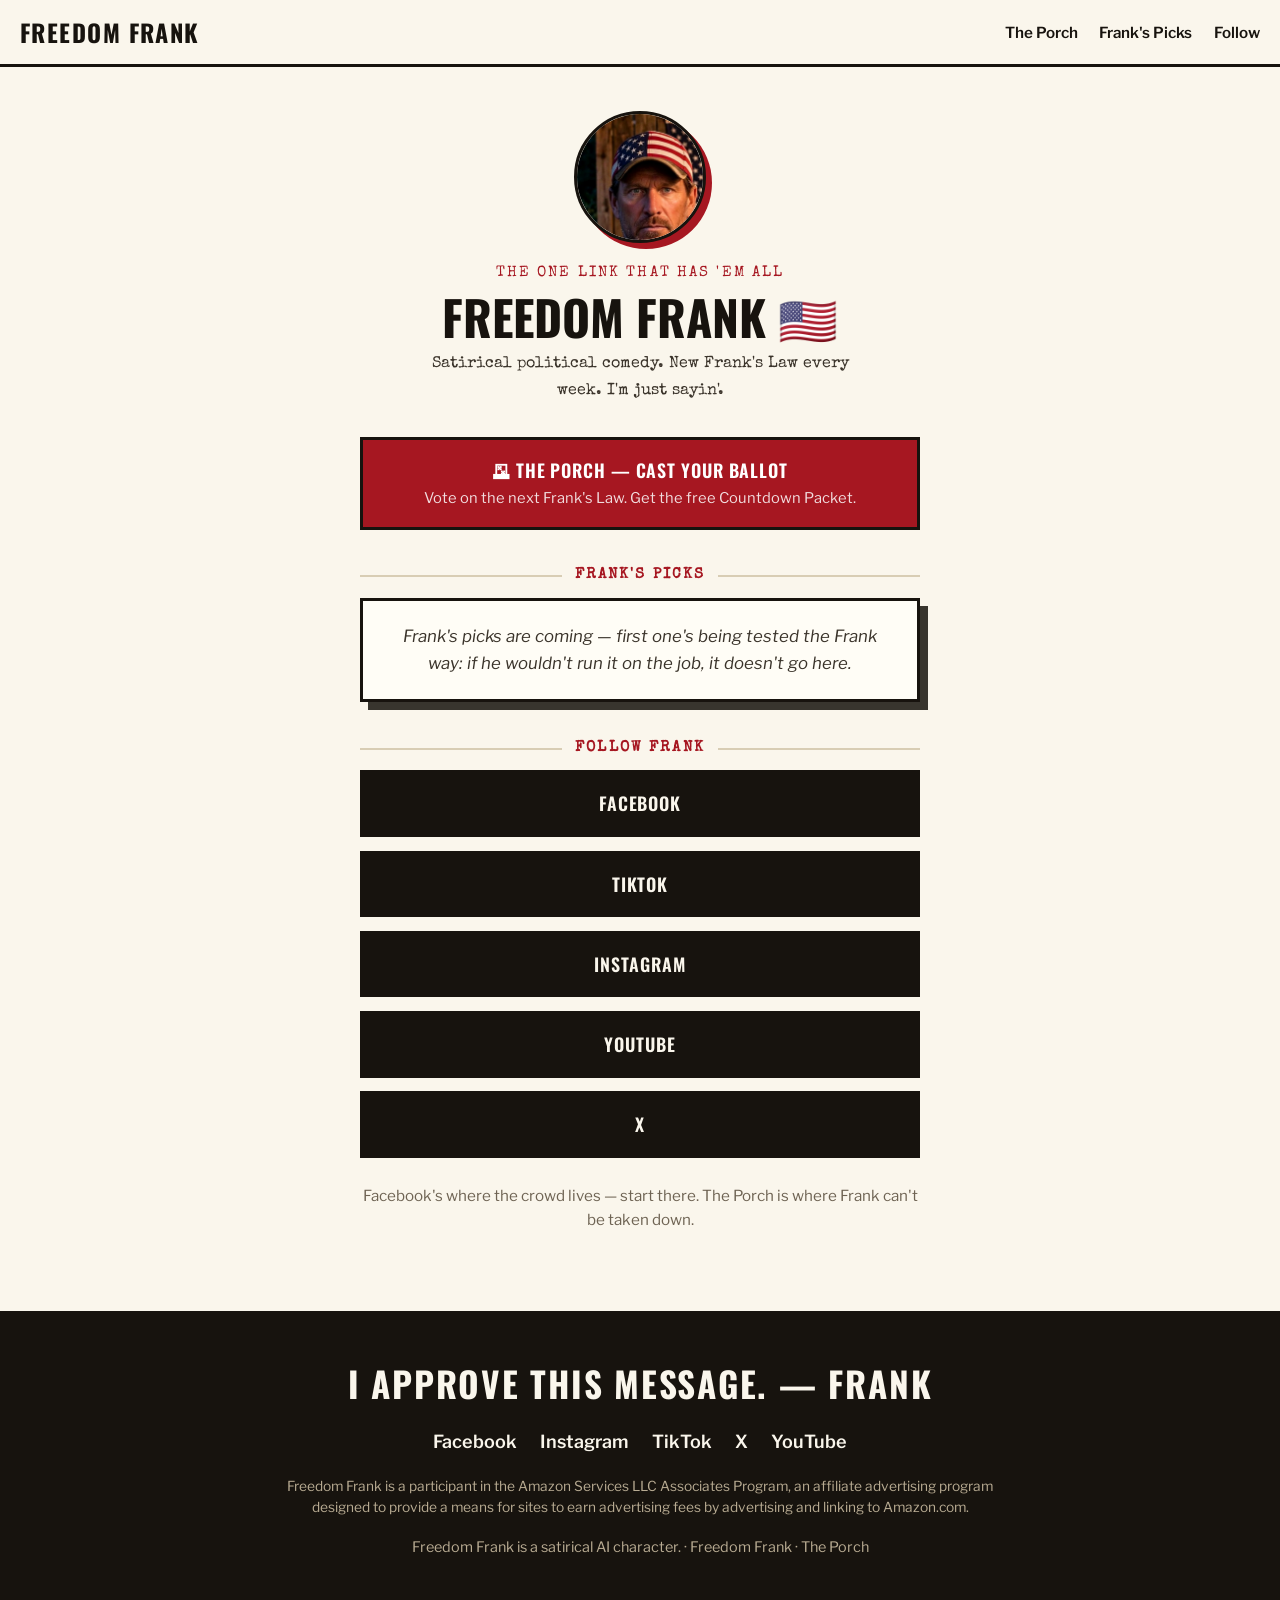
==== links/index.html @ 7d2adad4 "Add /links link-tree page (Porch ballot, Frank's Picks coming-soon, socials)" ====
<!DOCTYPE html>
<html lang="en">
<head>
<meta charset="UTF-8">
<meta name="viewport" content="width=device-width, initial-scale=1.0">
<title>Freedom Frank — All the Links | The Porch</title>
<meta name="description" content="Everywhere Freedom Frank is: The Porch ballot, Frank's Picks, Facebook, TikTok, Instagram, YouTube, and X. Satirical political comedy — new Frank's Law every week.">
<link rel="canonical" href="https://freedomfrankusa.com/links">
<meta name="theme-color" content="#A61721">
<meta property="og:type" content="website">
<meta property="og:site_name" content="Freedom Frank — The Porch">
<meta property="og:title" content="Freedom Frank — All the Links">
<meta property="og:description" content="Cast your ballot at The Porch, see Frank's Picks, and follow Frank everywhere. I'm just sayin'.">
<meta property="og:url" content="https://freedomfrankusa.com/links">
<meta property="og:image" content="https://freedomfrankusa.com/assets/og-cover.jpg">
<meta property="og:image:width" content="1200">
<meta property="og:image:height" content="630">
<meta property="og:image:alt" content="Freedom Frank on his porch at night, holding up the countdown calendar board to December 3rd.">
<meta name="twitter:card" content="summary_large_image">
<meta name="twitter:title" content="Freedom Frank — All the Links">
<meta name="twitter:description" content="Cast your ballot at The Porch, see Frank's Picks, and follow Frank everywhere. I'm just sayin'.">
<meta name="twitter:image" content="https://freedomfrankusa.com/assets/og-cover.jpg">
<meta name="twitter:image:alt" content="Freedom Frank on his porch at night, holding up the countdown calendar board to December 3rd.">
<link rel="icon" href="/favicon.ico" sizes="any">
<link rel="icon" type="image/png" sizes="32x32" href="/favicon-32.png">
<link rel="icon" type="image/png" sizes="16x16" href="/favicon-16.png">
<link rel="icon" type="image/png" sizes="192x192" href="/icon-192.png">
<link rel="apple-touch-icon" sizes="180x180" href="/apple-touch-icon.png">
<link rel="preconnect" href="https://fonts.googleapis.com">
<link rel="preconnect" href="https://fonts.gstatic.com" crossorigin>
<link href="https://fonts.googleapis.com/css2?family=Oswald:wght@500;600;700&family=Libre+Franklin:ital,wght@0,400;0,600;0,700;1,400&family=Special+Elite&display=swap" rel="stylesheet">
<link rel="stylesheet" href="/styles.css">
<style>
  /* /links — link-tree page. Uses the Porch design tokens from styles.css. */
  .links-main{padding:2.75rem 1rem 4rem}
  .links-wrap{max-width:560px;margin:0 auto;text-align:center}
  .links-avatar{
    width:132px;height:132px;border-radius:50%;object-fit:cover;margin:0 auto 1.1rem;
    border:3px solid var(--ink);box-shadow:6px 6px 0 var(--red);background:var(--paper);
  }
  .links-wrap h1{
    font-size:clamp(2.1rem,8vw,3rem);line-height:1.02;font-weight:700;
    text-transform:uppercase;margin:.2rem 0 .6rem;
  }
  .links-tag{font-family:"Special Elite",monospace;color:var(--ink-soft);font-size:1.02rem;margin:0 auto 2.1rem;max-width:440px}
  .links-stack{display:flex;flex-direction:column;gap:.85rem}
  .links-btn{
    display:block;width:100%;text-align:center;text-decoration:none;cursor:pointer;
    font-family:"Oswald",sans-serif;text-transform:uppercase;letter-spacing:.05em;font-weight:600;
    font-size:1.12rem;padding:1rem 1.2rem;border:3px solid var(--ink);min-height:60px;
  }
  .links-btn-red{background:var(--red);color:#fff}
  .links-btn-red:hover{background:var(--red-dark)}
  .links-btn-dark{background:var(--ink);color:var(--cream)}
  .links-btn-dark:hover{background:var(--red);border-color:var(--red)}
  .links-btn .sub{
    display:block;font-family:"Libre Franklin",sans-serif;text-transform:none;letter-spacing:0;
    font-weight:400;font-size:.92rem;margin-top:.15rem;opacity:.85;
  }
  .links-section-head{
    font-family:"Special Elite",monospace;text-transform:uppercase;letter-spacing:.14em;
    color:var(--red);font-size:.95rem;margin:2.4rem 0 .85rem;
    display:flex;align-items:center;gap:.8rem;
  }
  .links-section-head::before,.links-section-head::after{
    content:"";flex:1;border-top:2px solid var(--line);
  }
  .picks-card{
    background:var(--paper);border:3px solid var(--ink);box-shadow:8px 8px 0 rgba(23,19,14,.85);
    padding:1.4rem 1.3rem;text-align:center;
  }
  .picks-card p{margin:0;font-style:italic;color:var(--ink-soft);font-size:1.05rem}
  .links-note{color:var(--dim);font-size:.95rem;margin-top:1.6rem}
  .footer-disclosure{max-width:720px;margin:1.2rem auto 0;color:#B9AC93;font-size:.86rem;line-height:1.55}
</style>
</head>
<body>

<header class="site-header">
  <a class="brand" href="https://freedomfrankusa.com/">FREEDOM&nbsp;FRANK</a>
  <nav class="site-nav" aria-label="Links page sections">
    <a href="https://freedomfrankusa.com/">The Porch</a>
    <a href="#picks">Frank's Picks</a>
    <a href="#follow">Follow</a>
  </nav>
</header>

<main class="links-main">
  <div class="links-wrap">

    <img class="links-avatar" src="/icon-512.png" alt="Freedom Frank — flag cap, red-and-black flannel, the face of the Porch." width="512" height="512">
    <p class="kicker">The one link that has 'em all</p>
    <h1>Freedom Frank 🇺🇸</h1>
    <p class="links-tag">Satirical political comedy. New Frank's Law every week. I'm just sayin'.</p>

    <div class="links-stack">
      <a class="links-btn links-btn-red" href="https://freedomfrankusa.com">
        🗳 The Porch — Cast Your Ballot
        <span class="sub">Vote on the next Frank's Law. Get the free Countdown Packet.</span>
      </a>
    </div>

    <h2 class="links-section-head" id="picks">Frank's Picks</h2>
    <div class="picks-card">
      <p>Frank's picks are coming — first one's being tested the Frank way: if he wouldn't run it on the job, it doesn't go here.</p>
    </div>

    <h2 class="links-section-head" id="follow">Follow Frank</h2>
    <div class="links-stack">
      <a class="links-btn links-btn-dark" href="https://www.facebook.com/freedom.frankusa" target="_blank" rel="noopener">Facebook</a>
      <a class="links-btn links-btn-dark" href="https://tiktok.com/@freedomfrank.official" target="_blank" rel="noopener">TikTok</a>
      <a class="links-btn links-btn-dark" href="https://instagram.com/freedomfrankusa" target="_blank" rel="noopener">Instagram</a>
      <a class="links-btn links-btn-dark" href="https://youtube.com/channel/UCTblbd5McKyNl9RhQAjyaeg" target="_blank" rel="noopener">YouTube</a>
      <a class="links-btn links-btn-dark" href="https://x.com/FreedomFrankUSA" target="_blank" rel="noopener">X</a>
    </div>

    <p class="links-note">Facebook's where the crowd lives — start there. The Porch is where Frank can't be taken down.</p>

  </div>
</main>

<footer class="site-footer">
  <p class="footer-sign">I APPROVE THIS MESSAGE. — FRANK</p>
  <div class="footer-socials">
    <a href="https://www.facebook.com/freedom.frankusa" target="_blank" rel="noopener">Facebook</a>
    <a href="https://instagram.com/freedomfrankusa" target="_blank" rel="noopener">Instagram</a>
    <a href="https://tiktok.com/@freedomfrank.official" target="_blank" rel="noopener">TikTok</a>
    <a href="https://x.com/FreedomFrankUSA" target="_blank" rel="noopener">X</a>
    <a href="https://youtube.com/channel/UCTblbd5McKyNl9RhQAjyaeg" target="_blank" rel="noopener">YouTube</a>
  </div>
  <p class="footer-disclosure">Freedom Frank is a participant in the Amazon Services LLC Associates Program, an affiliate advertising program designed to provide a means for sites to earn advertising fees by advertising and linking to Amazon.com.</p>
  <p class="footer-small">Freedom Frank is a satirical AI character. · Freedom Frank · The Porch</p>
</footer>

<script>
  window.va = window.va || function () { (window.vaq = window.vaq || []).push(arguments); };
</script>
<script defer src="/_vercel/insights/script.js"></script>
</body>
</html>
---- styles.css ----
/* Freedom Frank — The Porch. Red / black / cream. */
:root{
  --red:#A61721;
  --red-dark:#7f1018;
  --cream:#FAF6EC;
  --paper:#FFFDF6;
  --ink:#17130E;
  --ink-soft:#3A332A;
  --dim:#6E6353;
  --line:#D8CDB4;
  --band:#1D1710;
  --band-text:#F3EAD3;
}
*{box-sizing:border-box}
html{scroll-behavior:smooth}
body{
  margin:0;background:var(--cream);color:var(--ink);
  font-family:"Libre Franklin",system-ui,sans-serif;
  font-size:18px;line-height:1.6;
}
h1,h2,h3,.brand,.btn,.follow-btn{font-family:"Oswald",sans-serif}
.typewriter,.kicker,.cd-label,figcaption{font-family:"Special Elite",monospace}
img{max-width:100%;display:block}
a{color:var(--red)}

/* header */
.site-header{
  position:sticky;top:0;z-index:20;display:flex;justify-content:space-between;align-items:center;
  padding:.8rem 1.25rem;background:var(--cream);border-bottom:3px solid var(--ink);
}
.brand{font-size:1.5rem;font-weight:700;letter-spacing:.06em;color:var(--ink);text-decoration:none}
.site-nav a{margin-left:1.1rem;color:var(--ink);text-decoration:none;font-weight:600;font-size:.95rem}
.site-nav a:hover{color:var(--red)}
@media(max-width:640px){.site-nav{display:none}}

/* hero */
.hero{position:relative;padding:0 1rem 3.5rem;max-width:1200px;margin:0 auto}
.hero-photo img{width:100%;height:min(72vh,760px);object-fit:cover;object-position:42% 30%;border-bottom:4px solid var(--ink)}
.hero-card{
  position:relative;background:var(--paper);border:3px solid var(--ink);
  box-shadow:10px 10px 0 var(--red);
  max-width:860px;margin:-7.5rem auto 0;padding:2rem 2rem 2.25rem;text-align:center;
}
@media(max-width:640px){.hero-card{margin-top:-3.5rem;padding:1.5rem 1.1rem}}
.kicker{text-transform:uppercase;letter-spacing:.14em;color:var(--red);font-size:.95rem;margin:0 0 .5rem}
.hero-card h1{font-size:clamp(2.3rem,6vw,4.2rem);line-height:1.04;font-weight:700;margin:.2rem 0 1.2rem;text-transform:uppercase}
.countdown{display:flex;justify-content:center;gap:.6rem;margin:0 auto .4rem;flex-wrap:wrap}
.cd-cell{background:var(--ink);color:var(--cream);min-width:84px;padding:.55rem .4rem .45rem;border-radius:4px}
.cd-cell span{font-family:"Oswald",sans-serif;font-size:2rem;font-weight:700;display:block;line-height:1}
.cd-cell small{text-transform:uppercase;letter-spacing:.12em;font-size:.68rem;color:#E7DCC2}
.cd-label{margin:.35rem 0 1rem;color:var(--ink-soft)}
.hero-sub{font-size:1.13rem;max-width:620px;margin:0 auto 1.4rem}

/* buttons */
.btn{
  display:inline-block;text-decoration:none;text-transform:uppercase;letter-spacing:.05em;
  font-weight:600;font-size:1.05rem;padding:.8rem 1.6rem;border:3px solid var(--ink);cursor:pointer;
}
.btn-red{background:var(--red);color:#fff}
.btn-red:hover{background:var(--red-dark)}
.btn-dark{background:var(--ink);color:var(--cream)}
.btn-big{width:100%;font-size:1.25rem;padding:1rem}

/* sections */
.section{padding:4rem 1rem}
.section-alt{background:#F1E9D6;border-top:3px solid var(--ink);border-bottom:3px solid var(--ink)}
.wrap{max-width:1020px;margin:0 auto}
h2{font-size:clamp(1.9rem,4.5vw,3rem);text-transform:uppercase;line-height:1.05;margin:0 0 1rem}
.h-num{display:block;font-family:"Special Elite",monospace;font-size:.95rem;letter-spacing:.14em;color:var(--red);text-transform:uppercase;margin-bottom:.4rem}
.h-num.light{color:#E8B4B8}
.lede{font-size:1.15rem;max-width:720px}
.body-copy{margin:0 0 1.1rem;max-width:640px}
.split{display:grid;grid-template-columns:1.05fr .95fr;gap:2.5rem;align-items:center}
.split.reverse{direction:rtl}.split.reverse>*{direction:ltr}
@media(max-width:820px){.split{grid-template-columns:1fr}}
.photo img{border:3px solid var(--ink);box-shadow:8px 8px 0 rgba(23,19,14,.85);width:100%;height:auto}
.photo figcaption{margin-top:.9rem;color:var(--ink-soft);font-size:.95rem}

/* cards + forms */
.card{background:var(--paper);border:3px solid var(--ink);padding:1.75rem;margin-top:2rem}
.form-card fieldset{border:0;padding:0;margin:0 0 1.25rem}
.form-card legend{font-family:"Oswald",sans-serif;font-size:1.3rem;font-weight:600;text-transform:uppercase;margin-bottom:.8rem}
.law-grid{display:grid;grid-template-columns:1fr 1fr;gap:.6rem}
@media(max-width:640px){.law-grid{grid-template-columns:1fr}}
.law-option{display:block;position:relative;cursor:pointer;height:100%}
.law-option input{position:absolute;width:1px;height:1px;opacity:0;pointer-events:none}
.law-card{display:block;position:relative;border:2px solid var(--line);background:#fff;padding:.8rem 1rem .8rem 2.7rem;height:100%;transition:border-color .15s,background .15s}
.law-card::before{content:"";position:absolute;left:.95rem;top:.95rem;width:1.05rem;height:1.05rem;border:2px solid var(--ink-soft);border-radius:50%;background:#fff}
.law-option:hover .law-card{border-color:var(--ink)}
.law-option input:checked + .law-card{border-color:var(--red);box-shadow:inset 0 0 0 1px var(--red);background:#FBF3E4}
.law-option input:checked + .law-card::before{border-color:var(--red);background:radial-gradient(circle,var(--red) 0 42%,#fff 55%)}
.law-option input:focus-visible + .law-card{outline:3px solid var(--ink);outline-offset:2px}
.law-num{font-family:"Oswald",sans-serif;font-weight:600;text-transform:uppercase;letter-spacing:.08em;color:var(--red);font-size:.85rem;display:flex;justify-content:space-between;align-items:center;gap:.5rem}
.law-pick{display:none;color:#fff;background:var(--red);font-size:.72rem;letter-spacing:.06em;padding:.14rem .5rem;border-radius:2px;white-space:nowrap}
.law-option input:checked + .law-card .law-pick{display:inline-block}
.law-title{display:block;font-weight:700;font-size:1.08rem;margin-top:.1rem}
.law-hook{display:block;font-style:italic;color:var(--dim);font-size:.93rem}
.field{margin-bottom:1rem}
.field label{display:block;font-weight:600;margin-bottom:.35rem}
.field input,.field textarea,.pledge-form input{
  width:100%;padding:.75rem .85rem;font:inherit;font-size:1rem;background:#fff;
  border:2px solid var(--ink);border-radius:2px;
}
.field-row{display:grid;grid-template-columns:1fr 1fr;gap:1rem}
@media(max-width:640px){.field-row{grid-template-columns:1fr}}
.pitch-wrap{margin-bottom:1.25rem}
.law-card .pitch-wrap{margin:.75rem 0 .15rem;text-align:left;cursor:text;animation:pitchIn .25s ease}
@keyframes pitchIn{from{opacity:0;transform:translateY(-5px)}to{opacity:1;transform:none}}
.pitch-wrap label{display:block;font-weight:600;margin-bottom:.35rem}
.pitch-wrap textarea{width:100%;padding:.75rem .85rem;font:inherit;border:2px solid var(--ink);background:#fff}
.field-note{color:var(--dim);font-size:.95rem}
.field-note.center{text-align:center;margin-top:1rem}
.lanes label.check{display:flex;gap:.6rem;align-items:flex-start;padding:.45rem 0;cursor:pointer;font-weight:400}
.lanes input{margin-top:.3rem;width:1.15rem;height:1.15rem;accent-color:var(--red)}
.lanes .opt{color:var(--dim);font-family:"Libre Franklin",sans-serif;text-transform:none;letter-spacing:0;font-size:.9rem}
.value-stack{border:2px solid var(--red);border-radius:10px;background:#fff;padding:1.1rem 1.2rem;margin:0 0 1.1rem}
.vs-title{font-family:"Oswald",sans-serif;font-size:1.35rem;font-weight:700;text-transform:uppercase;color:var(--red);margin:0 0 .35rem}
.vs-sub{margin:0 0 .8rem;color:var(--ink-soft)}
.vs-list{list-style:none;margin:0 0 .8rem;padding:0}
.vs-list li{display:flex;justify-content:space-between;align-items:center;gap:.6rem;padding:.7rem 0;border-bottom:1px dashed #d8d2c2}
.vs-list li:last-child{border-bottom:0}
.vs-list li::before{content:"✓";color:var(--red);font-weight:700;margin-right:.15rem}
.vs-thumb{width:118px;height:118px;object-fit:cover;border-radius:10px;flex:none;border:1px solid #d8d2c2}
.vs-media{display:flex;flex-direction:column;align-items:center;gap:.35rem;flex:none}
@media (max-width:480px){.vs-thumb{width:94px;height:94px}}
.vs-item{flex:1}
.vs-value{font-family:"Oswald",sans-serif;font-size:1.7rem;font-weight:700;white-space:nowrap;color:var(--ink)}
.vs-value s{color:var(--dim);font-weight:600}
.vs-free{color:var(--red);font-weight:700;margin-left:.35rem}
.vs-total .vs-free{margin-left:.1rem}
.vs-total{margin:0;font-size:1.25rem}
.vs-total s{color:var(--dim)}
.vs-check{display:flex;gap:.6rem;align-items:flex-start;padding:.7rem .8rem;margin:0 0 1.25rem;border:2px solid var(--ink);border-radius:10px;background:#fff;cursor:pointer;font-size:1.05rem}
.vs-check input{margin-top:.25rem;width:1.3rem;height:1.3rem;accent-color:var(--red);flex:none}
.trust{margin-top:1rem;font-size:.95rem;color:var(--ink-soft);text-align:center}
.form-status{margin-top:.8rem;font-weight:600;text-align:center;min-height:1.4em}
.form-status.error{color:var(--red)}
.form-status.light{color:var(--band-text);text-align:left}
.success-card h3{font-size:1.6rem;text-transform:uppercase;margin:.2rem 0 .6rem}
.signoff{font-family:"Special Elite",monospace;margin-bottom:0}

/* pledge */
.pledge-band{background:var(--band);color:var(--band-text)}
.pledge-band h2{color:var(--band-text)}
.lede.light{color:#E9DFC9}
.pledge-quote{
  border-left:5px solid var(--red);background:#241C11;margin:2rem 0;padding:1.4rem 1.6rem;
}
.pledge-quote p{
  font-family:"Oswald",sans-serif;font-size:clamp(1.15rem,2.6vw,1.55rem);text-transform:uppercase;
  line-height:1.55;letter-spacing:.03em;margin:0;
}
.pledge-quote cite{display:block;margin-top:.8rem;font-family:"Libre Franklin",sans-serif;font-style:normal;color:#CBBFA5;font-size:.95rem}
.pledge-form{display:grid;grid-template-columns:1fr 1fr auto;gap:1rem;align-items:end;max-width:900px}
@media(max-width:820px){.pledge-form{grid-template-columns:1fr}}
.pledge-form label{display:block;font-weight:600;margin-bottom:.35rem}
.success-card.dark{background:#241C11;border-color:#6B5B3E;color:var(--band-text);margin-top:1.5rem}

/* follow */
.follow-row{display:flex;flex-wrap:wrap;gap:.7rem;margin-top:1.5rem}
.follow-btn{
  background:var(--ink);color:var(--cream);text-decoration:none;padding:.8rem 1.5rem;
  font-size:1.05rem;font-weight:600;text-transform:uppercase;letter-spacing:.05em;border:3px solid var(--ink);
}
.follow-btn:hover{background:var(--red);border-color:var(--red)}

/* footer */
.site-footer{background:var(--ink);color:var(--cream);text-align:center;padding:2.75rem 1rem 2.25rem;margin-top:0}
.footer-sign{font-family:"Oswald",sans-serif;font-size:clamp(1.4rem,4vw,2.2rem);font-weight:700;letter-spacing:.05em;text-transform:uppercase;margin:0 0 1rem}
.footer-socials a{color:var(--cream);margin:0 .6rem;font-weight:600;text-decoration:none}
.footer-socials a:hover{color:#E8B4B8}
.footer-small{color:#B9AC93;font-size:.9rem;margin-top:1.1rem}

/* Gold-standard pass (Oct 12, 2026): the fourteen names roll in Why Dec. 3,
   the packet facts line + booklet crop in The Count */
.names-roll{margin:1.75rem 0;background:var(--paper);border:2px solid var(--ink);border-top:5px solid var(--red);padding:1.25rem 1.4rem 1.15rem;max-width:640px}
.names-head{font-family:"Oswald",sans-serif;font-weight:600;text-transform:uppercase;letter-spacing:.1em;color:var(--red);font-size:1rem;margin:0 0 .7rem}
.names-list{list-style:none;margin:0;padding:0}
.names-list li{font-family:"Oswald",sans-serif;font-weight:500;text-transform:uppercase;letter-spacing:.05em;font-size:1.02rem;line-height:1.5;padding:.22rem 0;border-bottom:1px dashed var(--line)}
.names-list li:last-child{border-bottom:0}
.names-14th{font-family:"Special Elite",monospace;color:var(--ink-soft);font-size:.98rem;margin:.95rem 0 0}
.packet-facts{font-family:"Oswald",sans-serif;font-weight:600;text-transform:uppercase;letter-spacing:.06em;font-size:.92rem;color:var(--ink-soft);margin:.95rem 0 .15rem}
.photo-booklet img{aspect-ratio:4/5;object-fit:cover;object-position:center}

/* Funnel upgrades (Oct 12, 2026, from the funnel study): two-step ballot,
   sticky mobile CTA, thank-you extras */
.step-head{font-family:"Oswald",sans-serif;font-weight:700;text-transform:uppercase;letter-spacing:.06em;color:var(--red);font-size:1.15rem;margin:1.6rem 0 .2rem}
.step2-note{color:#6b6353;font-size:.95rem;margin:.1rem 0 1rem}
#step2{transition:opacity .35s ease,filter .35s ease}
#step2.locked{opacity:.45;filter:saturate(.55)}
#step2.locked .step2-note{color:var(--red);font-weight:600}
.success-actions{margin:1.2rem 0 .4rem}
.share-row{display:flex;flex-wrap:wrap;align-items:center;gap:.55rem;margin-top:1rem}
.share-label{font-weight:700}
.share-link{color:var(--red);font-weight:600;background:none;border:0;padding:0;font:inherit;cursor:pointer;text-decoration:underline;text-underline-offset:3px}
.share-status{color:#2e7d32;font-weight:600}
#sticky-cta{position:fixed;left:0;right:0;bottom:0;z-index:60;display:flex;align-items:center;justify-content:space-between;gap:.8rem;background:var(--cream);border-top:3px solid var(--red);box-shadow:0 -4px 18px rgba(0,0,0,.18);padding:.6rem .9rem}
#sticky-cta .sticky-text{font-family:"Oswald",sans-serif;font-weight:600;text-transform:uppercase;letter-spacing:.03em;font-size:.92rem;line-height:1.25}
#sticky-cta .sticky-btn{white-space:nowrap;padding:.65rem 1rem}
@media (min-width:821px){#sticky-cta{display:none!important}}
body.sticky-on{padding-bottom:74px}
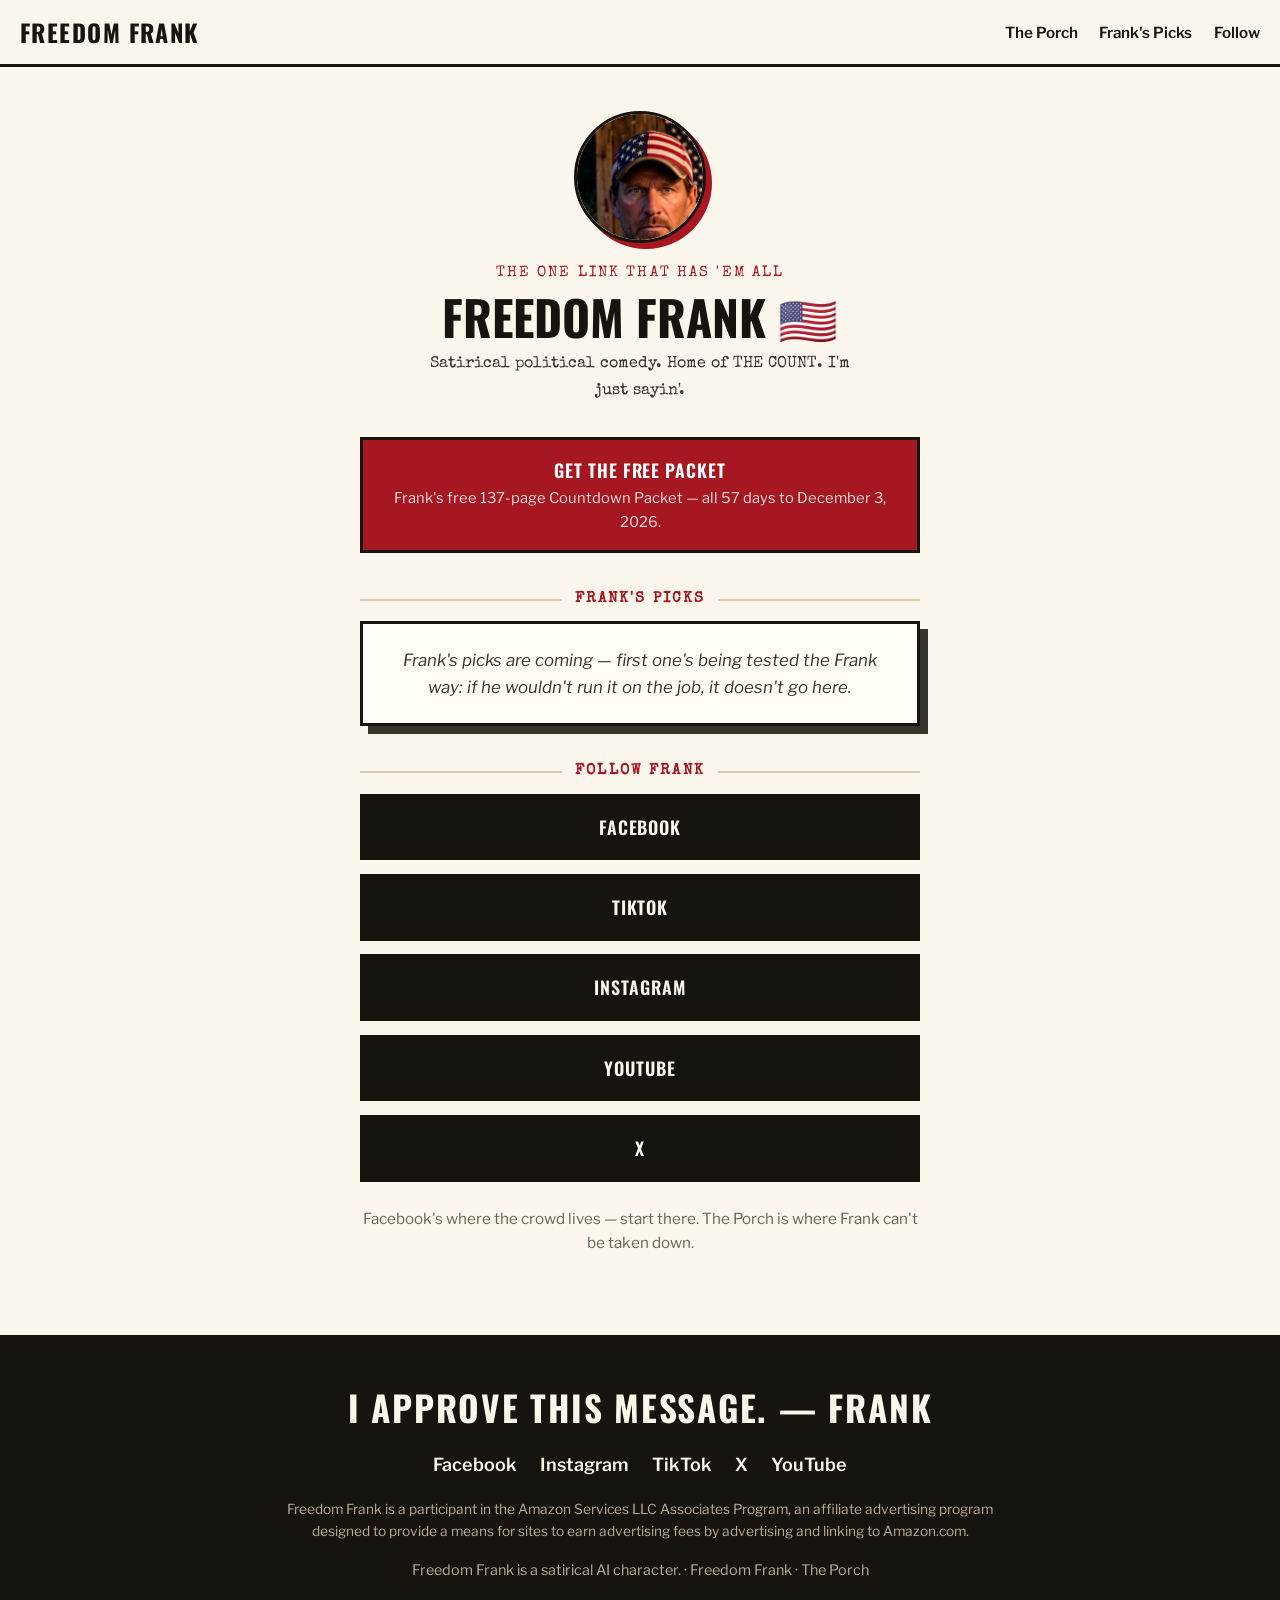
==== commit 5065ef52: "Point links page to free packet signup" ====
--- a/links/index.html
+++ b/links/index.html
@@ -4,13 +4,13 @@
 <meta charset="UTF-8">
 <meta name="viewport" content="width=device-width, initial-scale=1.0">
 <title>Freedom Frank — All the Links | The Porch</title>
-<meta name="description" content="Everywhere Freedom Frank is: The Porch ballot, Frank's Picks, Facebook, TikTok, Instagram, YouTube, and X. Satirical political comedy — new Frank's Law every week.">
+<meta name="description" content="Get Freedom Frank's free 137-page Countdown Packet, see Frank's Picks, and follow Frank on Facebook, TikTok, Instagram, YouTube, and X.">
 <link rel="canonical" href="https://freedomfrankusa.com/links">
 <meta name="theme-color" content="#A61721">
 <meta property="og:type" content="website">
 <meta property="og:site_name" content="Freedom Frank — The Porch">
 <meta property="og:title" content="Freedom Frank — All the Links">
-<meta property="og:description" content="Cast your ballot at The Porch, see Frank's Picks, and follow Frank everywhere. I'm just sayin'.">
+<meta property="og:description" content="Get the free 137-page Countdown Packet, see Frank's Picks, and follow Frank everywhere. I'm just sayin'.">
 <meta property="og:url" content="https://freedomfrankusa.com/links">
 <meta property="og:image" content="https://freedomfrankusa.com/assets/og-cover.jpg">
 <meta property="og:image:width" content="1200">
@@ -18,7 +18,7 @@
 <meta property="og:image:alt" content="Freedom Frank on his porch at night, holding up the countdown calendar board to December 3rd.">
 <meta name="twitter:card" content="summary_large_image">
 <meta name="twitter:title" content="Freedom Frank — All the Links">
-<meta name="twitter:description" content="Cast your ballot at The Porch, see Frank's Picks, and follow Frank everywhere. I'm just sayin'.">
+<meta name="twitter:description" content="Get the free 137-page Countdown Packet, see Frank's Picks, and follow Frank everywhere. I'm just sayin'.">
 <meta name="twitter:image" content="https://freedomfrankusa.com/assets/og-cover.jpg">
 <meta name="twitter:image:alt" content="Freedom Frank on his porch at night, holding up the countdown calendar board to December 3rd.">
 <link rel="icon" href="/favicon.ico" sizes="any">
@@ -91,12 +91,12 @@
     <img class="links-avatar" src="/icon-512.png" alt="Freedom Frank — flag cap, red-and-black flannel, the face of the Porch." width="512" height="512">
     <p class="kicker">The one link that has 'em all</p>
     <h1>Freedom Frank 🇺🇸</h1>
-    <p class="links-tag">Satirical political comedy. New Frank's Law every week. I'm just sayin'.</p>
+    <p class="links-tag">Satirical political comedy. Home of THE COUNT. I'm just sayin'.</p>
 
     <div class="links-stack">
-      <a class="links-btn links-btn-red" href="https://freedomfrankusa.com">
-        🗳 The Porch — Cast Your Ballot
-        <span class="sub">Vote on the next Frank's Law. Get the free Countdown Packet.</span>
+      <a class="links-btn links-btn-red" href="https://freedomfrankusa.com/#get-packet">
+        GET THE FREE PACKET
+        <span class="sub">Frank's free 137-page Countdown Packet — all 57 days to December 3, 2026.</span>
       </a>
     </div>
 
--- a/styles.css
+++ b/styles.css
@@ -78,83 +78,20 @@
 
 /* cards + forms */
 .card{background:var(--paper);border:3px solid var(--ink);padding:1.75rem;margin-top:2rem}
-.form-card fieldset{border:0;padding:0;margin:0 0 1.25rem}
-.form-card legend{font-family:"Oswald",sans-serif;font-size:1.3rem;font-weight:600;text-transform:uppercase;margin-bottom:.8rem}
-.law-grid{display:grid;grid-template-columns:1fr 1fr;gap:.6rem}
-@media(max-width:640px){.law-grid{grid-template-columns:1fr}}
-.law-option{display:block;position:relative;cursor:pointer;height:100%}
-.law-option input{position:absolute;width:1px;height:1px;opacity:0;pointer-events:none}
-.law-card{display:block;position:relative;border:2px solid var(--line);background:#fff;padding:.8rem 1rem .8rem 2.7rem;height:100%;transition:border-color .15s,background .15s}
-.law-card::before{content:"";position:absolute;left:.95rem;top:.95rem;width:1.05rem;height:1.05rem;border:2px solid var(--ink-soft);border-radius:50%;background:#fff}
-.law-option:hover .law-card{border-color:var(--ink)}
-.law-option input:checked + .law-card{border-color:var(--red);box-shadow:inset 0 0 0 1px var(--red);background:#FBF3E4}
-.law-option input:checked + .law-card::before{border-color:var(--red);background:radial-gradient(circle,var(--red) 0 42%,#fff 55%)}
-.law-option input:focus-visible + .law-card{outline:3px solid var(--ink);outline-offset:2px}
-.law-num{font-family:"Oswald",sans-serif;font-weight:600;text-transform:uppercase;letter-spacing:.08em;color:var(--red);font-size:.85rem;display:flex;justify-content:space-between;align-items:center;gap:.5rem}
-.law-pick{display:none;color:#fff;background:var(--red);font-size:.72rem;letter-spacing:.06em;padding:.14rem .5rem;border-radius:2px;white-space:nowrap}
-.law-option input:checked + .law-card .law-pick{display:inline-block}
-.law-title{display:block;font-weight:700;font-size:1.08rem;margin-top:.1rem}
-.law-hook{display:block;font-style:italic;color:var(--dim);font-size:.93rem}
 .field{margin-bottom:1rem}
 .field label{display:block;font-weight:600;margin-bottom:.35rem}
-.field input,.field textarea,.pledge-form input{
+.field input{
   width:100%;padding:.75rem .85rem;font:inherit;font-size:1rem;background:#fff;
   border:2px solid var(--ink);border-radius:2px;
 }
-.field-row{display:grid;grid-template-columns:1fr 1fr;gap:1rem}
-@media(max-width:640px){.field-row{grid-template-columns:1fr}}
-.pitch-wrap{margin-bottom:1.25rem}
-.law-card .pitch-wrap{margin:.75rem 0 .15rem;text-align:left;cursor:text;animation:pitchIn .25s ease}
-@keyframes pitchIn{from{opacity:0;transform:translateY(-5px)}to{opacity:1;transform:none}}
-.pitch-wrap label{display:block;font-weight:600;margin-bottom:.35rem}
-.pitch-wrap textarea{width:100%;padding:.75rem .85rem;font:inherit;border:2px solid var(--ink);background:#fff}
 .field-note{color:var(--dim);font-size:.95rem}
 .field-note.center{text-align:center;margin-top:1rem}
-.lanes label.check{display:flex;gap:.6rem;align-items:flex-start;padding:.45rem 0;cursor:pointer;font-weight:400}
-.lanes input{margin-top:.3rem;width:1.15rem;height:1.15rem;accent-color:var(--red)}
-.lanes .opt{color:var(--dim);font-family:"Libre Franklin",sans-serif;text-transform:none;letter-spacing:0;font-size:.9rem}
-.value-stack{border:2px solid var(--red);border-radius:10px;background:#fff;padding:1.1rem 1.2rem;margin:0 0 1.1rem}
-.vs-title{font-family:"Oswald",sans-serif;font-size:1.35rem;font-weight:700;text-transform:uppercase;color:var(--red);margin:0 0 .35rem}
-.vs-sub{margin:0 0 .8rem;color:var(--ink-soft)}
-.vs-list{list-style:none;margin:0 0 .8rem;padding:0}
-.vs-list li{display:flex;justify-content:space-between;align-items:center;gap:.6rem;padding:.7rem 0;border-bottom:1px dashed #d8d2c2}
-.vs-list li:last-child{border-bottom:0}
-.vs-list li::before{content:"✓";color:var(--red);font-weight:700;margin-right:.15rem}
-.vs-thumb{width:118px;height:118px;object-fit:cover;border-radius:10px;flex:none;border:1px solid #d8d2c2}
-.vs-media{display:flex;flex-direction:column;align-items:center;gap:.35rem;flex:none}
-@media (max-width:480px){.vs-thumb{width:94px;height:94px}}
-.vs-item{flex:1}
-.vs-value{font-family:"Oswald",sans-serif;font-size:1.7rem;font-weight:700;white-space:nowrap;color:var(--ink)}
-.vs-value s{color:var(--dim);font-weight:600}
-.vs-free{color:var(--red);font-weight:700;margin-left:.35rem}
-.vs-total .vs-free{margin-left:.1rem}
-.vs-total{margin:0;font-size:1.25rem}
-.vs-total s{color:var(--dim)}
-.vs-check{display:flex;gap:.6rem;align-items:flex-start;padding:.7rem .8rem;margin:0 0 1.25rem;border:2px solid var(--ink);border-radius:10px;background:#fff;cursor:pointer;font-size:1.05rem}
-.vs-check input{margin-top:.25rem;width:1.3rem;height:1.3rem;accent-color:var(--red);flex:none}
 .trust{margin-top:1rem;font-size:.95rem;color:var(--ink-soft);text-align:center}
 .form-status{margin-top:.8rem;font-weight:600;text-align:center;min-height:1.4em}
 .form-status.error{color:var(--red)}
 .form-status.light{color:var(--band-text);text-align:left}
 .success-card h3{font-size:1.6rem;text-transform:uppercase;margin:.2rem 0 .6rem}
 .signoff{font-family:"Special Elite",monospace;margin-bottom:0}
-
-/* pledge */
-.pledge-band{background:var(--band);color:var(--band-text)}
-.pledge-band h2{color:var(--band-text)}
-.lede.light{color:#E9DFC9}
-.pledge-quote{
-  border-left:5px solid var(--red);background:#241C11;margin:2rem 0;padding:1.4rem 1.6rem;
-}
-.pledge-quote p{
-  font-family:"Oswald",sans-serif;font-size:clamp(1.15rem,2.6vw,1.55rem);text-transform:uppercase;
-  line-height:1.55;letter-spacing:.03em;margin:0;
-}
-.pledge-quote cite{display:block;margin-top:.8rem;font-family:"Libre Franklin",sans-serif;font-style:normal;color:#CBBFA5;font-size:.95rem}
-.pledge-form{display:grid;grid-template-columns:1fr 1fr auto;gap:1rem;align-items:end;max-width:900px}
-@media(max-width:820px){.pledge-form{grid-template-columns:1fr}}
-.pledge-form label{display:block;font-weight:600;margin-bottom:.35rem}
-.success-card.dark{background:#241C11;border-color:#6B5B3E;color:var(--band-text);margin-top:1.5rem}
 
 /* follow */
 .follow-row{display:flex;flex-wrap:wrap;gap:.7rem;margin-top:1.5rem}
@@ -182,20 +119,49 @@
 .packet-facts{font-family:"Oswald",sans-serif;font-weight:600;text-transform:uppercase;letter-spacing:.06em;font-size:.92rem;color:var(--ink-soft);margin:.95rem 0 .15rem}
 .photo-booklet img{aspect-ratio:4/5;object-fit:cover;object-position:center}
 
-/* Funnel upgrades (Oct 12, 2026, from the funnel study): two-step ballot,
-   sticky mobile CTA, thank-you extras */
-.step-head{font-family:"Oswald",sans-serif;font-weight:700;text-transform:uppercase;letter-spacing:.06em;color:var(--red);font-size:1.15rem;margin:1.6rem 0 .2rem}
-.step2-note{color:#6b6353;font-size:.95rem;margin:.1rem 0 1rem}
-#step2{transition:opacity .35s ease,filter .35s ease}
-#step2.locked{opacity:.45;filter:saturate(.55)}
-#step2.locked .step2-note{color:var(--red);font-weight:600}
-.success-actions{margin:1.2rem 0 .4rem}
-.share-row{display:flex;flex-wrap:wrap;align-items:center;gap:.55rem;margin-top:1rem}
-.share-label{font-weight:700}
-.share-link{color:var(--red);font-weight:600;background:none;border:0;padding:0;font:inherit;cursor:pointer;text-decoration:underline;text-underline-offset:3px}
-.share-status{color:#2e7d32;font-weight:600}
+/* Sticky mobile CTA */
 #sticky-cta{position:fixed;left:0;right:0;bottom:0;z-index:60;display:flex;align-items:center;justify-content:space-between;gap:.8rem;background:var(--cream);border-top:3px solid var(--red);box-shadow:0 -4px 18px rgba(0,0,0,.18);padding:.6rem .9rem}
 #sticky-cta .sticky-text{font-family:"Oswald",sans-serif;font-weight:600;text-transform:uppercase;letter-spacing:.03em;font-size:.92rem;line-height:1.25}
 #sticky-cta .sticky-btn{white-space:nowrap;padding:.65rem 1rem}
 @media (min-width:821px){#sticky-cta{display:none!important}}
 body.sticky-on{padding-bottom:74px}
+
+/* Page 2 offer stack — markup is generated by app.js only after signup */
+.value-stack{border:2px solid var(--red);border-radius:10px;background:#fff;padding:1.1rem 1.2rem;margin:1.4rem 0}
+.vs-title{font-family:"Oswald",sans-serif;font-size:1.35rem;font-weight:700;text-transform:uppercase;color:var(--red);margin:0 0 .35rem}
+.vs-sub{margin:0 0 .8rem;color:var(--ink-soft)}
+.vs-list{list-style:none;margin:0 0 .8rem;padding:0}
+.vs-list li{display:flex;justify-content:space-between;align-items:center;gap:.6rem;padding:.7rem 0;border-bottom:1px dashed #d8d2c2}
+.vs-list li:last-child{border-bottom:0}
+.vs-list li::before{content:"✓";color:var(--red);font-weight:700;margin-right:.15rem}
+.vs-thumb{width:118px;height:118px;object-fit:cover;border-radius:10px;flex:none;border:1px solid #d8d2c2}
+.vs-media{display:flex;flex-direction:column;align-items:center;gap:.35rem;flex:none}
+@media (max-width:480px){.vs-thumb{width:94px;height:94px}}
+.vs-item{flex:1}
+.vs-value{font-family:"Oswald",sans-serif;font-size:1.7rem;font-weight:700;white-space:nowrap;color:var(--ink)}
+.vs-value s{color:var(--dim);font-weight:600}
+.vs-free{color:var(--red);font-weight:700;margin-left:.35rem}
+.vs-total .vs-free{margin-left:.1rem}
+.vs-total{margin:0;font-size:1.25rem}
+.vs-total s{color:var(--dim)}
+.extras-panel{border-top:2px solid var(--line);margin-top:1.4rem;padding-top:1.2rem;text-align:left}
+.extras-panel h3{font-size:1.25rem;text-transform:uppercase;margin:.1rem 0 .45rem}
+.extra-check{display:flex;gap:.6rem;align-items:flex-start;padding:.6rem .75rem;margin:.55rem 0;border:2px solid var(--ink);border-radius:10px;background:#fff;cursor:pointer;font-size:1.02rem}
+.extra-check input{margin-top:.25rem;width:1.25rem;height:1.25rem;accent-color:var(--red);flex:none}
+.extras-button{width:100%;margin-top:.7rem}
+.extras-status{text-align:left}
+
+/* Simplified free-packet offer (Oct 13, 2026) */
+.packet-section{padding-top:3.5rem}
+.packet-form-wrap .form-card{margin-top:1.5rem}
+.packet-form-wrap .packet-success{margin-top:1.5rem}
+.packet-list{list-style:none;margin:0 0 1.2rem;padding:0;max-width:640px}
+.packet-list li{padding:.58rem 0 .58rem 2rem;border-bottom:1px dashed var(--line);position:relative;font-weight:600}
+.packet-list li:last-child{border-bottom:0}
+.packet-list li::before{content:"✓";position:absolute;left:.15rem;color:var(--red);font-weight:700}
+.packet-repeat{display:grid;grid-template-columns:.8fr 1.2fr;gap:2rem;align-items:start;margin-top:3rem;border-top:3px solid var(--ink);padding-top:2.5rem}
+.packet-repeat h3{font-size:clamp(1.55rem,3vw,2.2rem);text-transform:uppercase;line-height:1.1;margin:.2rem 0 .6rem}
+.packet-repeat-copy p{font-size:1.08rem;color:var(--ink-soft);margin:0}
+.packet-repeat .form-card{margin-top:0}
+.success-actions{margin:1.2rem 0 .4rem}
+@media(max-width:820px){.packet-repeat{grid-template-columns:1fr}}
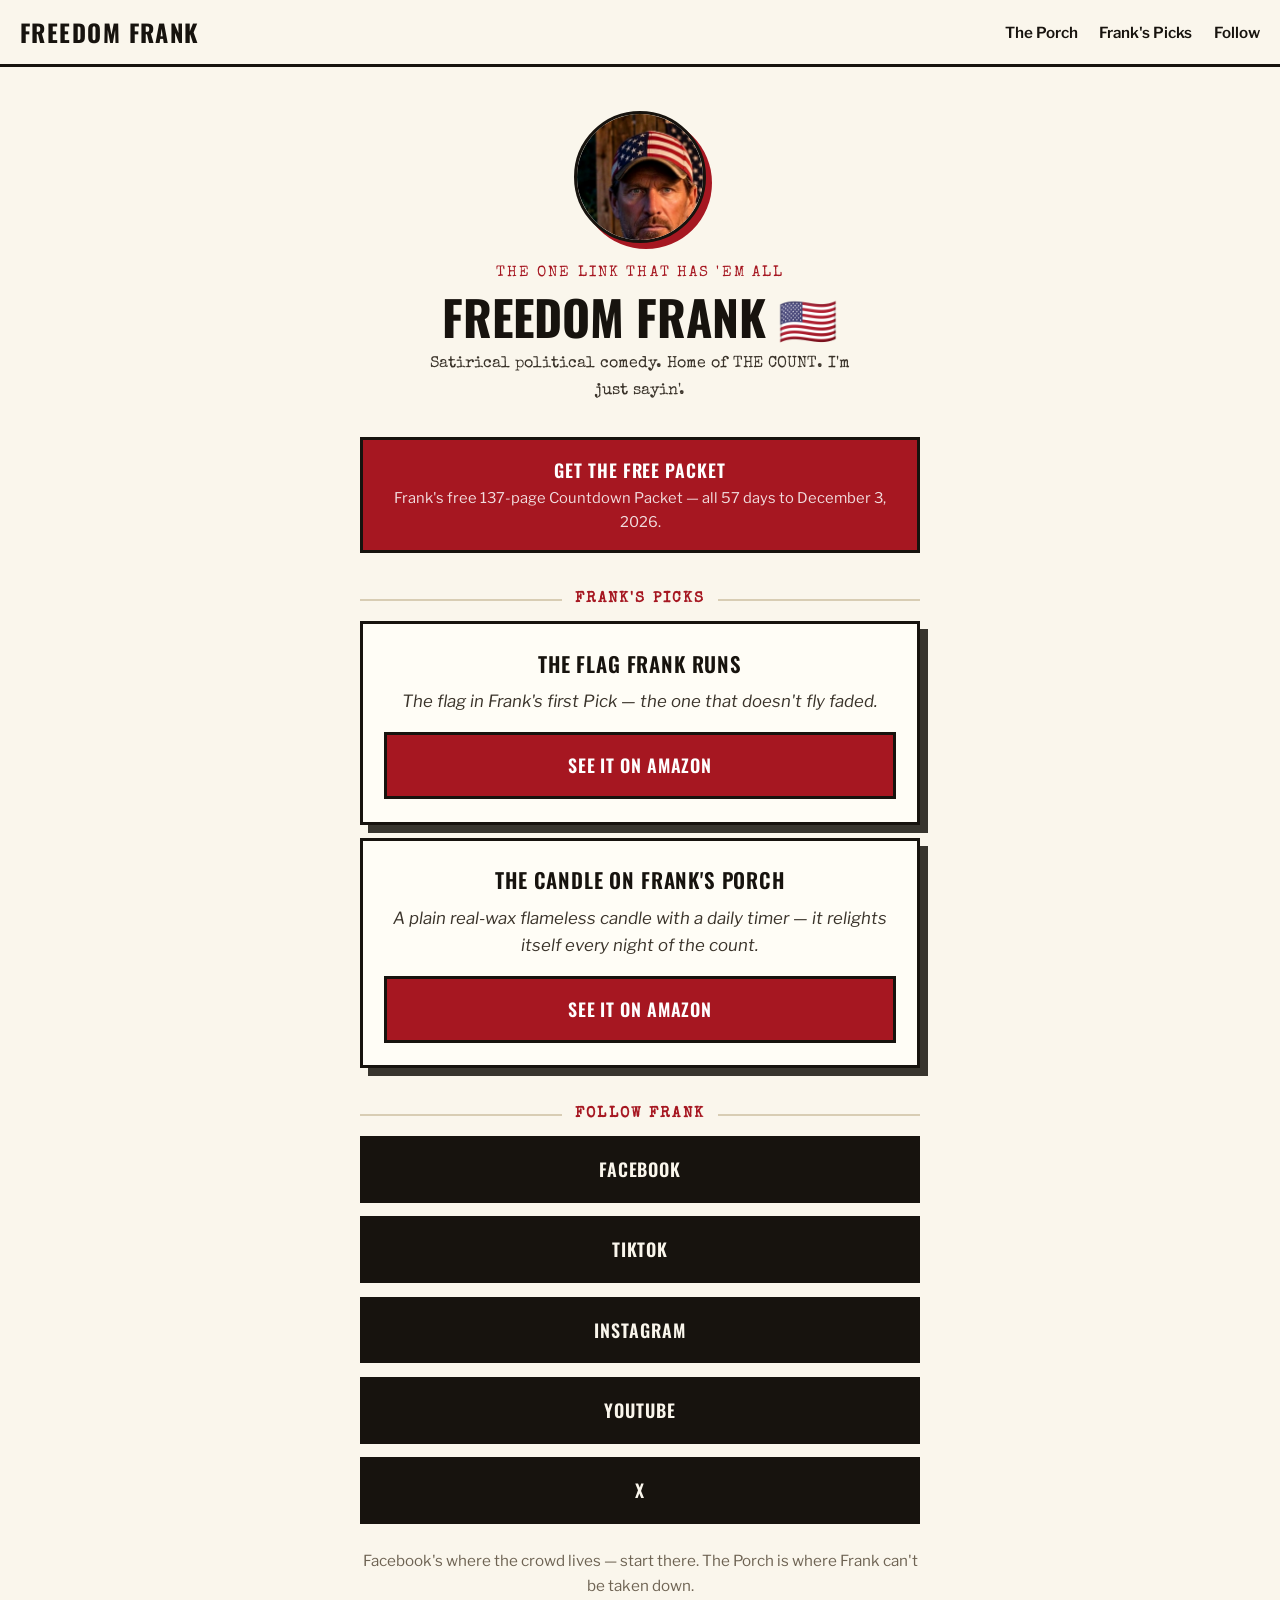
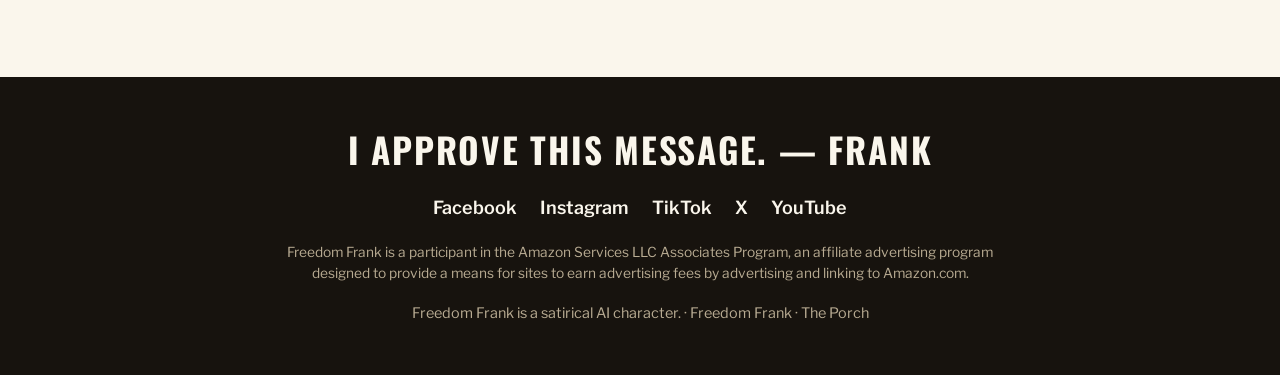
==== commit 21cd9670: "Add Frank's Picks (flag + candle) to /links" ====
--- a/links/index.html
+++ b/links/index.html
@@ -70,6 +70,11 @@
     padding:1.4rem 1.3rem;text-align:center;
   }
   .picks-card p{margin:0;font-style:italic;color:var(--ink-soft);font-size:1.05rem}
+  .picks-title{
+    font-family:"Oswald",sans-serif;text-transform:uppercase;letter-spacing:.04em;
+    font-weight:600;font-size:1.3rem;margin:0 0 .5rem;color:var(--ink);
+  }
+  .picks-card .links-btn{margin-top:1.1rem}
   .links-note{color:var(--dim);font-size:.95rem;margin-top:1.6rem}
   .footer-disclosure{max-width:720px;margin:1.2rem auto 0;color:#B9AC93;font-size:.86rem;line-height:1.55}
 </style>
@@ -101,8 +106,17 @@
     </div>
 
     <h2 class="links-section-head" id="picks">Frank's Picks</h2>
-    <div class="picks-card">
-      <p>Frank's picks are coming — first one's being tested the Frank way: if he wouldn't run it on the job, it doesn't go here.</p>
+    <div class="links-stack">
+      <div class="picks-card">
+        <h3 class="picks-title">The Flag Frank Runs</h3>
+        <p>The flag in Frank's first Pick — the one that doesn't fly faded.</p>
+        <a class="links-btn links-btn-red" href="https://www.amazon.com/dp/B003J36E50?tag=freedomfrank-20" target="_blank" rel="noopener sponsored">SEE IT ON AMAZON</a>
+      </div>
+      <div class="picks-card">
+        <h3 class="picks-title">The Candle on Frank's Porch</h3>
+        <p>A plain real-wax flameless candle with a daily timer — it relights itself every night of the count.</p>
+        <a class="links-btn links-btn-red" href="https://www.amazon.com/dp/B079M1WNMN?tag=freedomfrank-20" target="_blank" rel="noopener sponsored">SEE IT ON AMAZON</a>
+      </div>
     </div>
 
     <h2 class="links-section-head" id="follow">Follow Frank</h2>
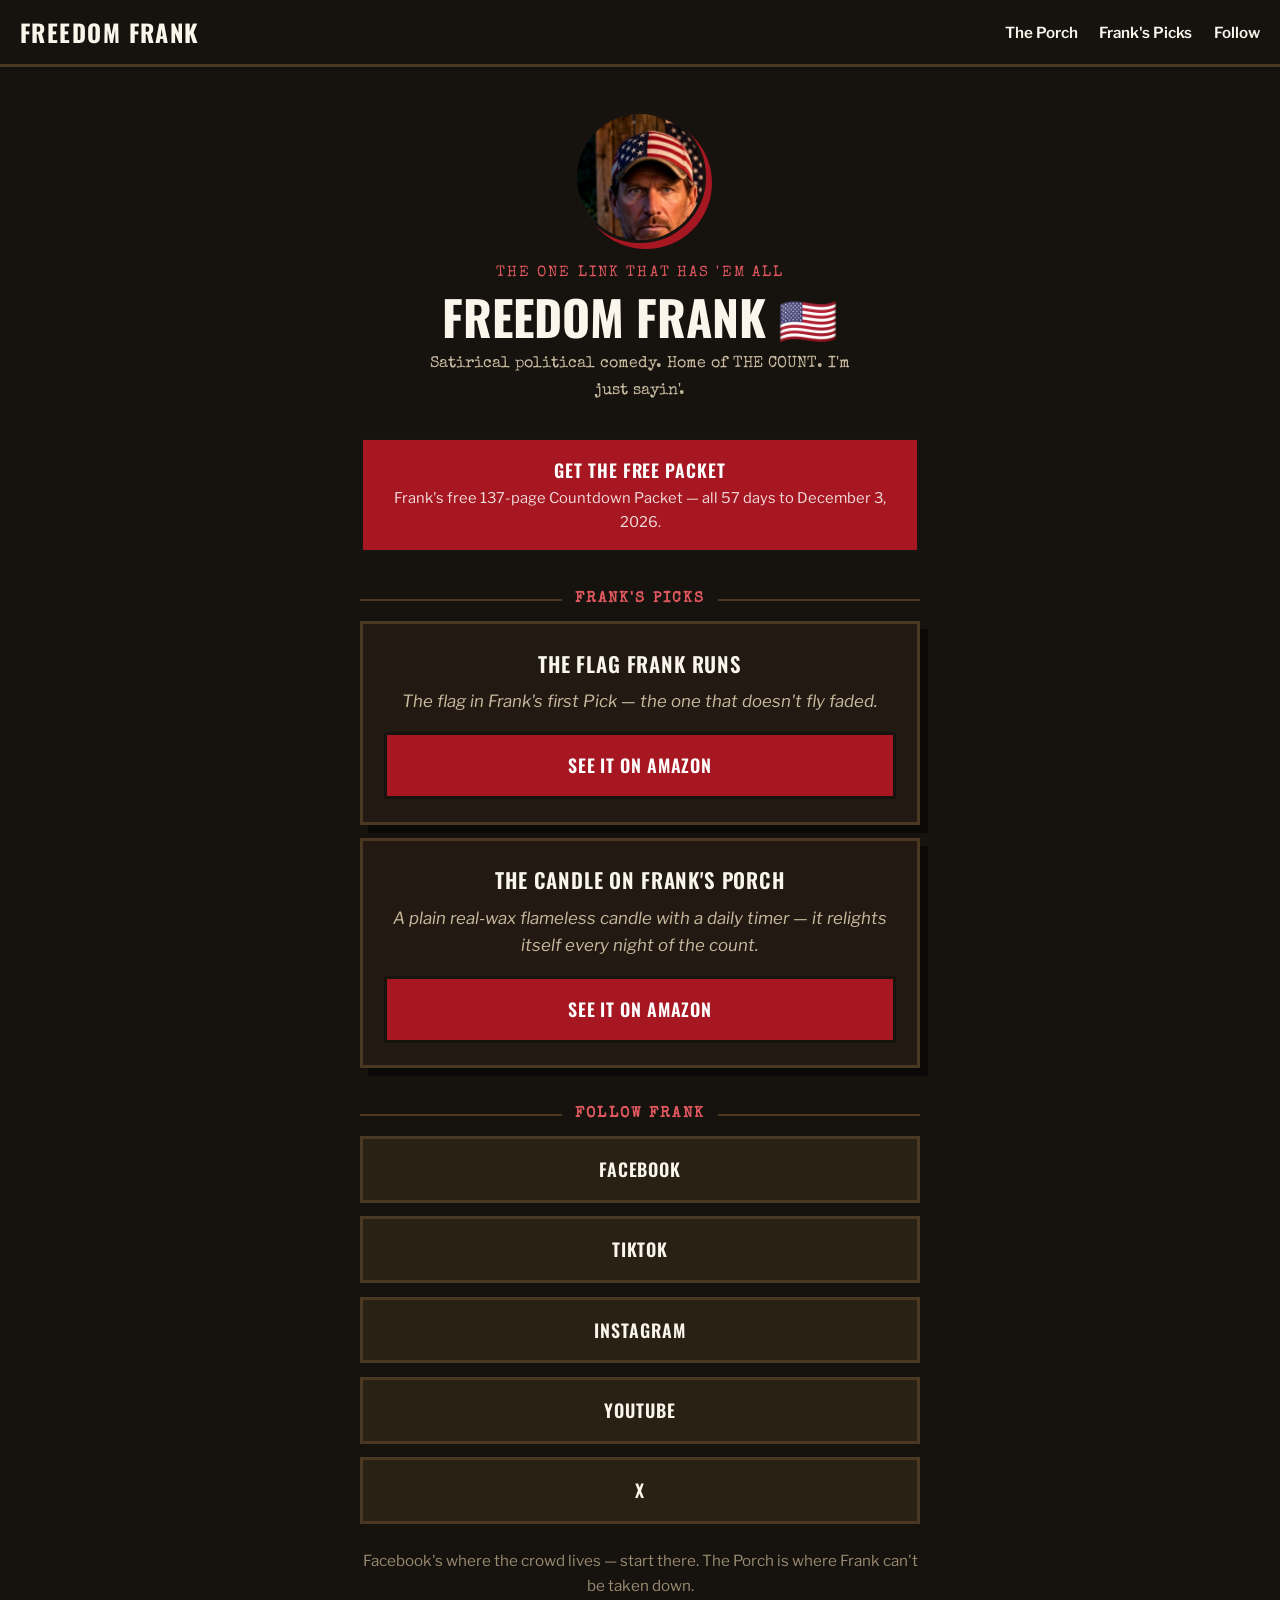
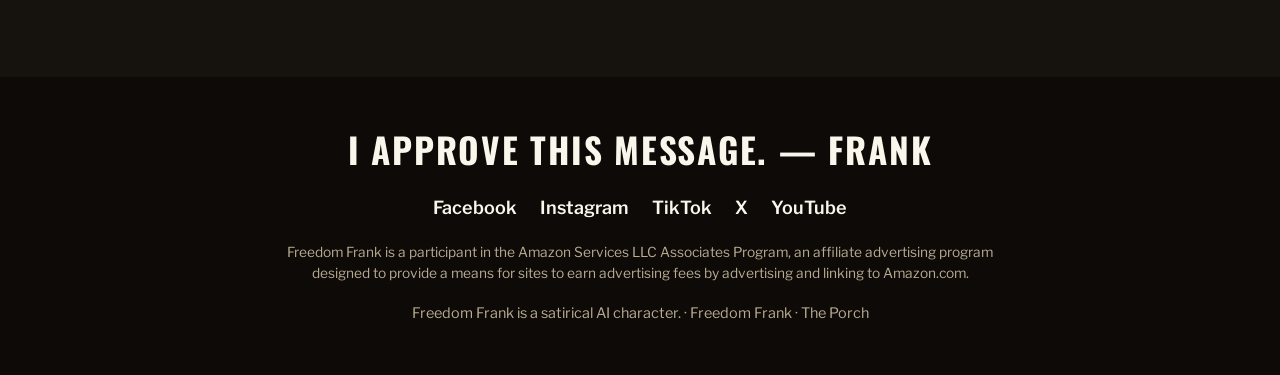
==== commit 094b9eea: "Links page: dark re-skin to match new Porch palette (content unchanged)" ====
--- a/links/index.html
+++ b/links/index.html
@@ -51,7 +51,7 @@
   }
   .links-btn-red{background:var(--red);color:#fff}
   .links-btn-red:hover{background:var(--red-dark)}
-  .links-btn-dark{background:var(--ink);color:var(--cream)}
+  .links-btn-dark{background:var(--panel-2);color:var(--cream);border-color:var(--line)}
   .links-btn-dark:hover{background:var(--red);border-color:var(--red)}
   .links-btn .sub{
     display:block;font-family:"Libre Franklin",sans-serif;text-transform:none;letter-spacing:0;
@@ -59,20 +59,20 @@
   }
   .links-section-head{
     font-family:"Special Elite",monospace;text-transform:uppercase;letter-spacing:.14em;
-    color:var(--red);font-size:.95rem;margin:2.4rem 0 .85rem;
+    color:var(--red-bright);font-size:.95rem;margin:2.4rem 0 .85rem;
     display:flex;align-items:center;gap:.8rem;
   }
   .links-section-head::before,.links-section-head::after{
     content:"";flex:1;border-top:2px solid var(--line);
   }
   .picks-card{
-    background:var(--paper);border:3px solid var(--ink);box-shadow:8px 8px 0 rgba(23,19,14,.85);
+    background:var(--paper);border:3px solid var(--line);box-shadow:8px 8px 0 rgba(0,0,0,.5);
     padding:1.4rem 1.3rem;text-align:center;
   }
   .picks-card p{margin:0;font-style:italic;color:var(--ink-soft);font-size:1.05rem}
   .picks-title{
     font-family:"Oswald",sans-serif;text-transform:uppercase;letter-spacing:.04em;
-    font-weight:600;font-size:1.3rem;margin:0 0 .5rem;color:var(--ink);
+    font-weight:600;font-size:1.3rem;margin:0 0 .5rem;color:var(--cream);
   }
   .picks-card .links-btn{margin-top:1.1rem}
   .links-note{color:var(--dim);font-size:.95rem;margin-top:1.6rem}
--- a/styles.css
+++ b/styles.css
@@ -1,51 +1,62 @@
-/* Freedom Frank — The Porch. Red / black / cream. */
+/* Freedom Frank — The Porch. Dark re-skin (Nov 13, 2026): barn/charcoal base,
+   warm cream text, Frank red accent, antique gold sparing. Red / black / cream. */
 :root{
   --red:#A61721;
   --red-dark:#7f1018;
+  --red-bright:#E0585F;
+  --gold:#A8862A;
   --cream:#FAF6EC;
-  --paper:#FFFDF6;
+  --bg:#16120E;
+  --bg-alt:#1D1712;
+  --paper:#221A12;
+  --panel-2:#2A2115;
   --ink:#17130E;
-  --ink-soft:#3A332A;
-  --dim:#6E6353;
-  --line:#D8CDB4;
-  --band:#1D1710;
+  --ink-soft:#C9BBA0;
+  --dim:#9A8B71;
+  --line:#4A3823;
+  --band:#100D09;
   --band-text:#F3EAD3;
 }
 *{box-sizing:border-box}
 html{scroll-behavior:smooth}
 body{
-  margin:0;background:var(--cream);color:var(--ink);
+  margin:0;background:var(--bg);color:var(--cream);
   font-family:"Libre Franklin",system-ui,sans-serif;
   font-size:18px;line-height:1.6;
 }
 h1,h2,h3,.brand,.btn,.follow-btn{font-family:"Oswald",sans-serif}
 .typewriter,.kicker,.cd-label,figcaption{font-family:"Special Elite",monospace}
 img{max-width:100%;display:block}
-a{color:var(--red)}
+a{color:var(--red-bright)}
 
 /* header */
 .site-header{
   position:sticky;top:0;z-index:20;display:flex;justify-content:space-between;align-items:center;
-  padding:.8rem 1.25rem;background:var(--cream);border-bottom:3px solid var(--ink);
-}
-.brand{font-size:1.5rem;font-weight:700;letter-spacing:.06em;color:var(--ink);text-decoration:none}
-.site-nav a{margin-left:1.1rem;color:var(--ink);text-decoration:none;font-weight:600;font-size:.95rem}
-.site-nav a:hover{color:var(--red)}
+  padding:.8rem 1.25rem;background:var(--bg);border-bottom:3px solid var(--line);
+}
+.brand{font-size:1.5rem;font-weight:700;letter-spacing:.06em;color:var(--cream);text-decoration:none}
+.site-nav a{margin-left:1.1rem;color:var(--cream);text-decoration:none;font-weight:600;font-size:.95rem}
+.site-nav a:hover{color:var(--red-bright)}
 @media(max-width:640px){.site-nav{display:none}}
 
 /* hero */
-.hero{position:relative;padding:0 1rem 3.5rem;max-width:1200px;margin:0 auto}
-.hero-photo img{width:100%;height:min(72vh,760px);object-fit:cover;object-position:42% 30%;border-bottom:4px solid var(--ink)}
+.hero{position:relative;padding:0 0 3.5rem;max-width:none;margin:0 auto}
+.hero-photo{margin:0}
+.hero-photo img{width:100%;height:min(78vh,780px);object-fit:cover;object-position:50% 30%;border-bottom:4px solid var(--gold)}
 .hero-card{
-  position:relative;background:var(--paper);border:3px solid var(--ink);
+  position:relative;background:var(--paper);border:3px solid var(--line);
   box-shadow:10px 10px 0 var(--red);
   max-width:860px;margin:-7.5rem auto 0;padding:2rem 2rem 2.25rem;text-align:center;
 }
 @media(max-width:640px){.hero-card{margin-top:-3.5rem;padding:1.5rem 1.1rem}}
-.kicker{text-transform:uppercase;letter-spacing:.14em;color:var(--red);font-size:.95rem;margin:0 0 .5rem}
+.kicker{text-transform:uppercase;letter-spacing:.14em;color:var(--red-bright);font-size:.95rem;margin:0 0 .5rem}
 .hero-card h1{font-size:clamp(2.3rem,6vw,4.2rem);line-height:1.04;font-weight:700;margin:.2rem 0 1.2rem;text-transform:uppercase}
+.hero-form-label{font-size:1.08rem;max-width:600px;margin:0 auto 0}
+.hero-card .packet-form-wrap{max-width:560px;margin:0 auto}
+.hero-card .form-card{background:var(--bg-alt);margin-top:1.25rem;text-align:left}
+.hero-card .packet-success{background:var(--bg-alt);margin-top:1.25rem;text-align:left}
 .countdown{display:flex;justify-content:center;gap:.6rem;margin:0 auto .4rem;flex-wrap:wrap}
-.cd-cell{background:var(--ink);color:var(--cream);min-width:84px;padding:.55rem .4rem .45rem;border-radius:4px}
+.cd-cell{background:#0D0A07;color:var(--cream);min-width:84px;padding:.55rem .4rem .45rem;border-radius:4px;border:1px solid rgba(168,134,42,.55)}
 .cd-cell span{font-family:"Oswald",sans-serif;font-size:2rem;font-weight:700;display:block;line-height:1}
 .cd-cell small{text-transform:uppercase;letter-spacing:.12em;font-size:.68rem;color:#E7DCC2}
 .cd-label{margin:.35rem 0 1rem;color:var(--ink-soft)}
@@ -54,41 +65,42 @@
 /* buttons */
 .btn{
   display:inline-block;text-decoration:none;text-transform:uppercase;letter-spacing:.05em;
-  font-weight:600;font-size:1.05rem;padding:.8rem 1.6rem;border:3px solid var(--ink);cursor:pointer;
+  font-weight:600;font-size:1.05rem;padding:.8rem 1.6rem;border:3px solid #0D0A07;cursor:pointer;
 }
 .btn-red{background:var(--red);color:#fff}
 .btn-red:hover{background:var(--red-dark)}
-.btn-dark{background:var(--ink);color:var(--cream)}
+.btn-dark{background:#100D09;color:var(--cream);border-color:var(--gold)}
+.btn-dark:hover{background:var(--red);border-color:var(--red)}
 .btn-big{width:100%;font-size:1.25rem;padding:1rem}
 
 /* sections */
 .section{padding:4rem 1rem}
-.section-alt{background:#F1E9D6;border-top:3px solid var(--ink);border-bottom:3px solid var(--ink)}
+.section-alt{background:var(--bg-alt);border-top:3px solid var(--line);border-bottom:3px solid var(--line)}
 .wrap{max-width:1020px;margin:0 auto}
 h2{font-size:clamp(1.9rem,4.5vw,3rem);text-transform:uppercase;line-height:1.05;margin:0 0 1rem}
-.h-num{display:block;font-family:"Special Elite",monospace;font-size:.95rem;letter-spacing:.14em;color:var(--red);text-transform:uppercase;margin-bottom:.4rem}
+.h-num{display:block;font-family:"Special Elite",monospace;font-size:.95rem;letter-spacing:.14em;color:var(--red-bright);text-transform:uppercase;margin-bottom:.4rem}
 .h-num.light{color:#E8B4B8}
 .lede{font-size:1.15rem;max-width:720px}
 .body-copy{margin:0 0 1.1rem;max-width:640px}
 .split{display:grid;grid-template-columns:1.05fr .95fr;gap:2.5rem;align-items:center}
 .split.reverse{direction:rtl}.split.reverse>*{direction:ltr}
 @media(max-width:820px){.split{grid-template-columns:1fr}}
-.photo img{border:3px solid var(--ink);box-shadow:8px 8px 0 rgba(23,19,14,.85);width:100%;height:auto}
+.photo img{border:3px solid var(--line);box-shadow:10px 10px 0 rgba(168,134,42,.22);width:100%;height:auto}
 .photo figcaption{margin-top:.9rem;color:var(--ink-soft);font-size:.95rem}
 
 /* cards + forms */
-.card{background:var(--paper);border:3px solid var(--ink);padding:1.75rem;margin-top:2rem}
+.card{background:var(--paper);border:3px solid var(--line);padding:1.75rem;margin-top:2rem}
 .field{margin-bottom:1rem}
 .field label{display:block;font-weight:600;margin-bottom:.35rem}
 .field input{
-  width:100%;padding:.75rem .85rem;font:inherit;font-size:1rem;background:#fff;
-  border:2px solid var(--ink);border-radius:2px;
+  width:100%;padding:.75rem .85rem;font:inherit;font-size:1rem;background:#14100C;color:var(--cream);
+  border:2px solid var(--line);border-radius:2px;
 }
 .field-note{color:var(--dim);font-size:.95rem}
 .field-note.center{text-align:center;margin-top:1rem}
 .trust{margin-top:1rem;font-size:.95rem;color:var(--ink-soft);text-align:center}
 .form-status{margin-top:.8rem;font-weight:600;text-align:center;min-height:1.4em}
-.form-status.error{color:var(--red)}
+.form-status.error{color:var(--red-bright)}
 .form-status.light{color:var(--band-text);text-align:left}
 .success-card h3{font-size:1.6rem;text-transform:uppercase;margin:.2rem 0 .6rem}
 .signoff{font-family:"Special Elite",monospace;margin-bottom:0}
@@ -96,22 +108,22 @@
 /* follow */
 .follow-row{display:flex;flex-wrap:wrap;gap:.7rem;margin-top:1.5rem}
 .follow-btn{
-  background:var(--ink);color:var(--cream);text-decoration:none;padding:.8rem 1.5rem;
-  font-size:1.05rem;font-weight:600;text-transform:uppercase;letter-spacing:.05em;border:3px solid var(--ink);
+  background:var(--panel-2);color:var(--cream);text-decoration:none;padding:.8rem 1.5rem;
+  font-size:1.05rem;font-weight:600;text-transform:uppercase;letter-spacing:.05em;border:3px solid var(--line);
 }
 .follow-btn:hover{background:var(--red);border-color:var(--red)}
 
 /* footer */
-.site-footer{background:var(--ink);color:var(--cream);text-align:center;padding:2.75rem 1rem 2.25rem;margin-top:0}
+.site-footer{background:#0D0A07;color:var(--cream);text-align:center;padding:2.75rem 1rem 2.25rem;margin-top:0}
 .footer-sign{font-family:"Oswald",sans-serif;font-size:clamp(1.4rem,4vw,2.2rem);font-weight:700;letter-spacing:.05em;text-transform:uppercase;margin:0 0 1rem}
 .footer-socials a{color:var(--cream);margin:0 .6rem;font-weight:600;text-decoration:none}
-.footer-socials a:hover{color:#E8B4B8}
+.footer-socials a:hover{color:var(--red-bright)}
 .footer-small{color:#B9AC93;font-size:.9rem;margin-top:1.1rem}
 
 /* Gold-standard pass (Oct 12, 2026): the fourteen names roll in Why Dec. 3,
    the packet facts line + booklet crop in The Count */
-.names-roll{margin:1.75rem 0;background:var(--paper);border:2px solid var(--ink);border-top:5px solid var(--red);padding:1.25rem 1.4rem 1.15rem;max-width:640px}
-.names-head{font-family:"Oswald",sans-serif;font-weight:600;text-transform:uppercase;letter-spacing:.1em;color:var(--red);font-size:1rem;margin:0 0 .7rem}
+.names-roll{margin:1.75rem 0;background:var(--paper);border:2px solid var(--line);border-top:5px solid var(--red);padding:1.25rem 1.4rem 1.15rem;max-width:640px}
+.names-head{font-family:"Oswald",sans-serif;font-weight:600;text-transform:uppercase;letter-spacing:.1em;color:var(--red-bright);font-size:1rem;margin:0 0 .7rem}
 .names-list{list-style:none;margin:0;padding:0}
 .names-list li{font-family:"Oswald",sans-serif;font-weight:500;text-transform:uppercase;letter-spacing:.05em;font-size:1.02rem;line-height:1.5;padding:.22rem 0;border-bottom:1px dashed var(--line)}
 .names-list li:last-child{border-bottom:0}
@@ -120,33 +132,33 @@
 .photo-booklet img{aspect-ratio:4/5;object-fit:cover;object-position:center}
 
 /* Sticky mobile CTA */
-#sticky-cta{position:fixed;left:0;right:0;bottom:0;z-index:60;display:flex;align-items:center;justify-content:space-between;gap:.8rem;background:var(--cream);border-top:3px solid var(--red);box-shadow:0 -4px 18px rgba(0,0,0,.18);padding:.6rem .9rem}
+#sticky-cta{position:fixed;left:0;right:0;bottom:0;z-index:60;display:flex;align-items:center;justify-content:space-between;gap:.8rem;background:var(--bg-alt);color:var(--cream);border-top:3px solid var(--red);box-shadow:0 -4px 18px rgba(0,0,0,.5);padding:.6rem .9rem}
 #sticky-cta .sticky-text{font-family:"Oswald",sans-serif;font-weight:600;text-transform:uppercase;letter-spacing:.03em;font-size:.92rem;line-height:1.25}
 #sticky-cta .sticky-btn{white-space:nowrap;padding:.65rem 1rem}
 @media (min-width:821px){#sticky-cta{display:none!important}}
 body.sticky-on{padding-bottom:74px}
 
 /* Page 2 offer stack — markup is generated by app.js only after signup */
-.value-stack{border:2px solid var(--red);border-radius:10px;background:#fff;padding:1.1rem 1.2rem;margin:1.4rem 0}
-.vs-title{font-family:"Oswald",sans-serif;font-size:1.35rem;font-weight:700;text-transform:uppercase;color:var(--red);margin:0 0 .35rem}
+.value-stack{border:2px solid var(--red);border-radius:10px;background:var(--panel-2);padding:1.1rem 1.2rem;margin:1.4rem 0}
+.vs-title{font-family:"Oswald",sans-serif;font-size:1.35rem;font-weight:700;text-transform:uppercase;color:var(--red-bright);margin:0 0 .35rem}
 .vs-sub{margin:0 0 .8rem;color:var(--ink-soft)}
 .vs-list{list-style:none;margin:0 0 .8rem;padding:0}
-.vs-list li{display:flex;justify-content:space-between;align-items:center;gap:.6rem;padding:.7rem 0;border-bottom:1px dashed #d8d2c2}
+.vs-list li{display:flex;justify-content:space-between;align-items:center;gap:.6rem;padding:.7rem 0;border-bottom:1px dashed var(--line)}
 .vs-list li:last-child{border-bottom:0}
-.vs-list li::before{content:"✓";color:var(--red);font-weight:700;margin-right:.15rem}
-.vs-thumb{width:118px;height:118px;object-fit:cover;border-radius:10px;flex:none;border:1px solid #d8d2c2}
+.vs-list li::before{content:"✓";color:var(--red-bright);font-weight:700;margin-right:.15rem}
+.vs-thumb{width:118px;height:118px;object-fit:cover;border-radius:10px;flex:none;border:1px solid var(--line)}
 .vs-media{display:flex;flex-direction:column;align-items:center;gap:.35rem;flex:none}
 @media (max-width:480px){.vs-thumb{width:94px;height:94px}}
 .vs-item{flex:1}
-.vs-value{font-family:"Oswald",sans-serif;font-size:1.7rem;font-weight:700;white-space:nowrap;color:var(--ink)}
+.vs-value{font-family:"Oswald",sans-serif;font-size:1.7rem;font-weight:700;white-space:nowrap;color:var(--cream)}
 .vs-value s{color:var(--dim);font-weight:600}
-.vs-free{color:var(--red);font-weight:700;margin-left:.35rem}
+.vs-free{color:var(--red-bright);font-weight:700;margin-left:.35rem}
 .vs-total .vs-free{margin-left:.1rem}
 .vs-total{margin:0;font-size:1.25rem}
 .vs-total s{color:var(--dim)}
 .extras-panel{border-top:2px solid var(--line);margin-top:1.4rem;padding-top:1.2rem;text-align:left}
 .extras-panel h3{font-size:1.25rem;text-transform:uppercase;margin:.1rem 0 .45rem}
-.extra-check{display:flex;gap:.6rem;align-items:flex-start;padding:.6rem .75rem;margin:.55rem 0;border:2px solid var(--ink);border-radius:10px;background:#fff;cursor:pointer;font-size:1.02rem}
+.extra-check{display:flex;gap:.6rem;align-items:flex-start;padding:.6rem .75rem;margin:.55rem 0;border:2px solid var(--line);border-radius:10px;background:var(--panel-2);cursor:pointer;font-size:1.02rem}
 .extra-check input{margin-top:.25rem;width:1.25rem;height:1.25rem;accent-color:var(--red);flex:none}
 .extras-button{width:100%;margin-top:.7rem}
 .extras-status{text-align:left}
@@ -158,10 +170,90 @@
 .packet-list{list-style:none;margin:0 0 1.2rem;padding:0;max-width:640px}
 .packet-list li{padding:.58rem 0 .58rem 2rem;border-bottom:1px dashed var(--line);position:relative;font-weight:600}
 .packet-list li:last-child{border-bottom:0}
-.packet-list li::before{content:"✓";position:absolute;left:.15rem;color:var(--red);font-weight:700}
-.packet-repeat{display:grid;grid-template-columns:.8fr 1.2fr;gap:2rem;align-items:start;margin-top:3rem;border-top:3px solid var(--ink);padding-top:2.5rem}
+.packet-list li::before{content:"✓";position:absolute;left:.15rem;color:var(--red-bright);font-weight:700}
+.packet-repeat{display:grid;grid-template-columns:.8fr 1.2fr;gap:2rem;align-items:start;margin-top:3rem;border-top:3px solid var(--line);padding-top:2.5rem}
 .packet-repeat h3{font-size:clamp(1.55rem,3vw,2.2rem);text-transform:uppercase;line-height:1.1;margin:.2rem 0 .6rem}
 .packet-repeat-copy p{font-size:1.08rem;color:var(--ink-soft);margin:0}
 .packet-repeat .form-card{margin-top:0}
 .success-actions{margin:1.2rem 0 .4rem}
 @media(max-width:820px){.packet-repeat{grid-template-columns:1fr}}
+
+
+/* Storefront (Oct 17, 2026): hero CTAs, impact band, the shelf */
+.hero-ctas{display:flex;gap:.8rem;justify-content:center;flex-wrap:wrap}
+.impact-band{
+  background:var(--band);color:var(--band-text);
+  display:grid;grid-template-columns:repeat(4,1fr);gap:1rem;
+  padding:1.6rem 1.25rem;border-top:4px solid var(--red);border-bottom:4px solid var(--red);
+  text-align:center;
+}
+.impact-num{font-family:"Oswald",sans-serif;font-size:clamp(2rem,5vw,3.2rem);font-weight:700;display:block;line-height:1;color:var(--cream)}
+.impact-label{font-family:"Special Elite",monospace;font-size:.92rem;color:var(--band-text)}
+@media(max-width:820px){.impact-band{grid-template-columns:repeat(2,1fr)}}
+.shop-section{padding-top:3.5rem}
+.shelf-grid{display:grid;grid-template-columns:repeat(3,1fr);gap:1.4rem;margin-top:2.2rem}
+@media(max-width:980px){.shelf-grid{grid-template-columns:repeat(2,1fr)}}
+@media(max-width:640px){.shelf-grid{grid-template-columns:1fr}}
+.product-card{
+  position:relative;background:var(--paper);border:3px solid var(--line);
+  padding:1.2rem 1.2rem 1.4rem;display:flex;flex-direction:column;
+  box-shadow:6px 6px 0 rgba(0,0,0,.5);
+}
+.product-card img{width:100%;aspect-ratio:4/3;object-fit:cover;border:2px solid var(--line);margin-bottom:1rem}
+.product-card h3{font-size:1.35rem;text-transform:uppercase;line-height:1.15;margin:.1rem 0 .5rem}
+.product-line{color:var(--ink-soft);margin:0 0 .9rem;flex:1}
+.product-card .price{font-family:"Oswald",sans-serif;font-size:1.7rem;font-weight:700;margin:0 0 .9rem}
+.product-card .btn{text-align:center}
+.badge{
+  position:absolute;top:.9rem;left:.9rem;z-index:2;background:var(--ink);color:var(--cream);
+  font-family:"Oswald",sans-serif;font-weight:600;text-transform:uppercase;letter-spacing:.08em;
+  font-size:.78rem;padding:.32rem .6rem;border:2px solid var(--cream);
+}
+.badge-live{background:var(--red)}
+.gift-line{
+  margin:2rem auto 0;max-width:720px;text-align:center;
+  font-family:"Special Elite",monospace;color:var(--ink-soft);font-size:1.02rem;
+}
+.drop-alert{max-width:640px;margin:2.2rem auto 0;text-align:left}
+.drop-alert h3{font-size:1.5rem;text-transform:uppercase;margin:.1rem 0 .5rem}
+.drop-alert .form-status{text-align:left}
+.drop-success p{font-size:1.08rem;margin:.4rem 0 0}
+.porch-section .btn{margin-top:.4rem}
+
+/* Overhaul (Nov 13, 2026): Meet Frank, The Studio, Frank's Laws, The Count parts, Frank's Picks */
+.count-head{text-align:center}
+.count-head .cd-label{margin-bottom:.6rem}
+.count-intro{margin-left:auto;margin-right:auto}
+.count-part{margin-top:3.5rem}
+.studio-grid{display:grid;grid-template-columns:1fr 1fr;gap:1.4rem;margin-top:2rem}
+@media(max-width:640px){.studio-grid{grid-template-columns:1fr}}
+.studio-grid .photo{margin:0}
+.studio-grid .photo img{aspect-ratio:4/5;object-fit:cover;object-position:center 22%}
+.laws-list{
+  list-style:none;margin:1.6rem 0 1.4rem;padding:0;
+  display:grid;grid-template-columns:1fr 1fr;gap:0 2.5rem;
+}
+@media(max-width:640px){.laws-list{grid-template-columns:1fr}}
+.laws-list li{
+  display:flex;gap:.9rem;align-items:baseline;
+  padding:.62rem 0;border-bottom:1px dashed var(--line);
+  font-weight:600;font-size:1.05rem;
+}
+.law-num{font-family:"Oswald",sans-serif;font-weight:700;color:var(--gold);letter-spacing:.05em;min-width:3.4rem;flex:none}
+.picks-grid{display:grid;grid-template-columns:1fr 1fr;gap:1.4rem;margin-top:2rem}
+@media(max-width:820px){.picks-grid{grid-template-columns:1fr}}
+.picks-card{
+  background:var(--paper);border:3px solid var(--line);box-shadow:8px 8px 0 rgba(0,0,0,.5);
+  padding:1.4rem 1.3rem;text-align:center;
+}
+.picks-card p{margin:0;font-style:italic;color:var(--ink-soft);font-size:1.05rem}
+.picks-title{
+  font-family:"Oswald",sans-serif;text-transform:uppercase;letter-spacing:.04em;
+  font-weight:600;font-size:1.3rem;margin:0 0 .5rem;color:var(--cream);
+}
+.picks-card .btn{margin-top:1.1rem}
+.picks-closing{
+  margin:2rem auto 0;max-width:720px;text-align:center;
+  font-family:"Special Elite",monospace;color:var(--ink-soft);font-size:1.02rem;
+}
+.picks-disclosure{max-width:720px;margin:1.2rem auto 0;color:var(--dim);font-size:.86rem;line-height:1.55;text-align:center}
